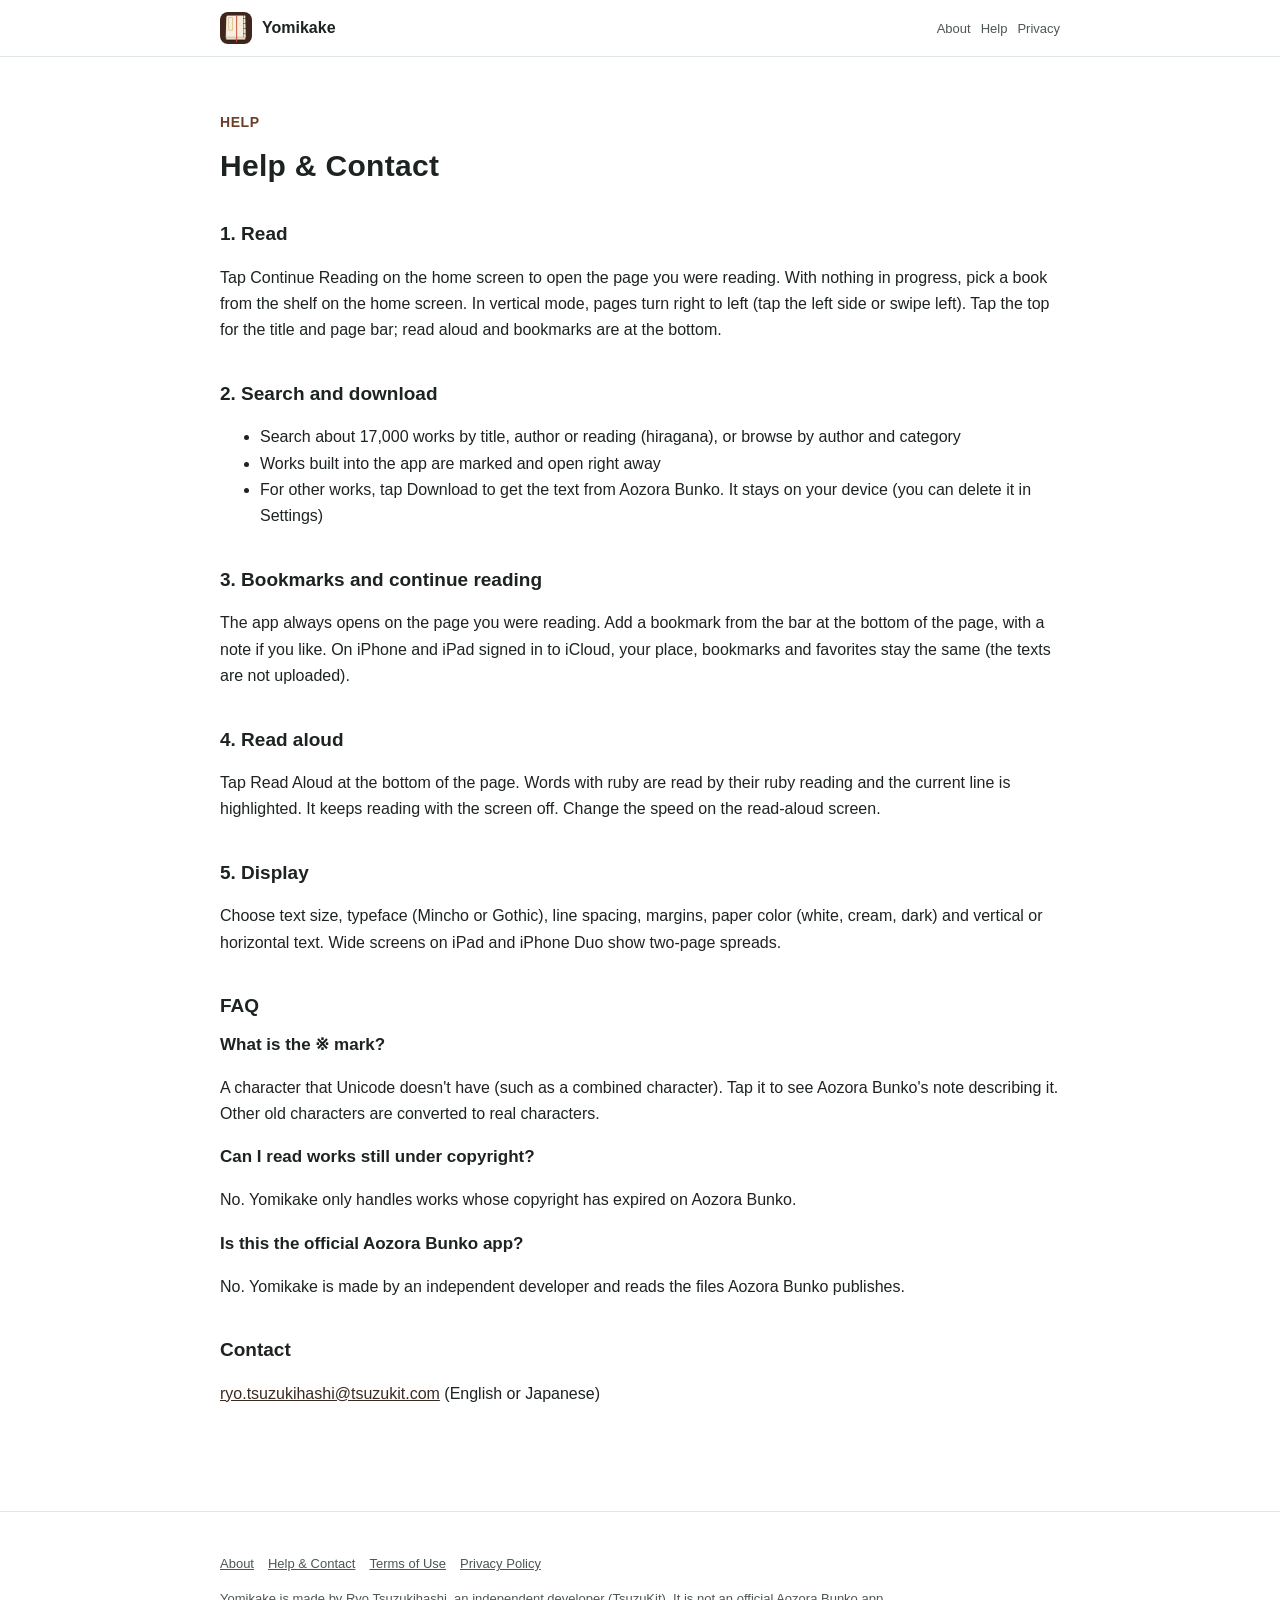
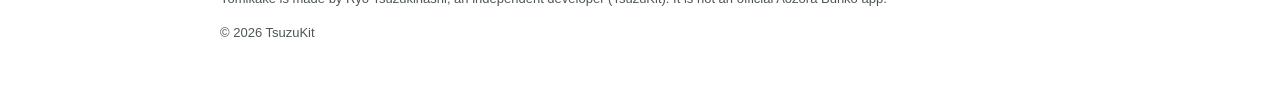
==== support.html @ e3de3502 "よみかけのサイト（紹介・使い方・プライバシー・規約の日英）" ====
<!DOCTYPE html>
<html lang="ja" data-title-ja="使い方とお問い合わせ - よみかけ" data-title-en="Help &amp; Contact - Yomikake">
<head>
<meta charset="UTF-8">
<meta name="viewport" content="width=device-width, initial-scale=1">
<script>(function(){var l=navigator.languages&&navigator.languages.length?navigator.languages:[navigator.language||"ja"],p="en";for(var i=0;i<l.length;i++){var c=String(l[i]).toLowerCase();if(c.indexOf("ja")===0){p="ja";break}if(c.indexOf("en")===0){p="en";break}}var d=document.documentElement;d.lang=p;var t=d.getAttribute("data-title-"+p);if(t){document.title=t}})();</script>
<title>使い方とお問い合わせ - よみかけ</title>
<meta name="description" content="よみかけの使い方（読む・探す・取ってくる・しおり・読み上げ・表示）とよくあるご質問、お問い合わせ。 / How to use Yomikake (reading, searching, downloading, bookmarks, read aloud, display), FAQ and contact.">
<meta property="og:title" content="使い方とお問い合わせ - よみかけ">
<meta property="og:description" content="よみかけの使い方（読む・探す・取ってくる・しおり・読み上げ・表示）とよくあるご質問、お問い合わせ。">
<meta property="og:type" content="website">
<meta property="og:url" content="https://yomikake.tsuzukit.com/support.html">
<meta property="og:image" content="https://yomikake.tsuzukit.com/assets/og.jpg">
<link rel="icon" href="assets/icon.png">
<link rel="apple-touch-icon" href="assets/icon.png">
<link rel="stylesheet" href="style.css">
</head>
<body>
<div data-l="ja" lang="ja">
<header class="site"><div class="wrap">
<a class="brand" href="./"><img src="assets/icon.png" alt="" width="32" height="32">よみかけ</a>
<nav class="site"><a href="./">紹介</a><a href="support.html">使い方</a><a href="privacy.html">プライバシー</a></nav>
</div></header>
<main class="wrap">
<article class="doc">
<p class="eyebrow">HELP</p>
<h1>使い方とお問い合わせ</h1>
<h2>1. 読む</h2>
<p>ホームの［続きを読む］で、読みかけのページが開きます。読みかけが無いときは、ホームの名作の棚から選びます。縦書きは右から左へめくります（画面の左を押すか、左へなぞる）。上を押すと題とページの帯、下に読み上げとしおりが出ます。</p>
<h2>2. 探す・取ってくる</h2>
<ul>
<li>［探す］で、題・作家・読み（ひらがな）から約17,000作品を探せます。作家の五十音や分類からもたどれます</li>
<li>アプリに入っている作品には印がついていて、すぐ読めます</li>
<li>印の無い作品は［取ってくる］で青空文庫から取ってきます。取ってきた作品は端末に残り、次からは通信なしで読めます（設定から消せます）</li>
</ul>
<h2>3. しおりと続きから</h2>
<p>閉じても、次に開くと読みかけのページから始まります。しおりはページの下の帯から挟み、一言をつけられます。iCloud に入っている iPhone・iPad では、読みかけ・しおり・気に入った作品が同じになります（本文は送りません）。</p>
<h2>4. 読み上げ</h2>
<p>ページの下の［読み上げ］で、端末の声で読みます。ルビのある語はルビの読みで読み、読んでいる行が薄く塗られます。画面を消しても続きます。速さは読み上げの画面で変えられます。</p>
<h2>5. 表示</h2>
<p>字の大きさ・書体（明朝・ゴシック）・行間・余白・地の色（白・生成り・暗い）・縦書きと横書きを選べます。iPad と iPhone Duo の広い画面では見開き2ページで読めます。</p>
<h2>よくあるご質問</h2>
<h3>「※」と出る字は何ですか</h3>
<p>Unicode に無い字（いくつかの字を組み合わせた字など）です。押すと、青空文庫の注記の説明（例「孛＋鳥」）が出ます。ほかの外字は、字に直して出しています。</p>
<h3>著作権が残っている作品は読めますか</h3>
<p>読めません。よみかけは、青空文庫で著作権が切れている作品だけを扱います。</p>
<h3>青空文庫の公式のアプリですか</h3>
<p>いいえ。よみかけは個人開発者が作っているアプリで、青空文庫が公開しているファイルを読んでいます。</p>
<h2>お問い合わせ</h2>
<p><a href="mailto:ryo.tsuzukihashi@tsuzukit.com">ryo.tsuzukihashi@tsuzukit.com</a>（日本語・英語）</p>
</article>
</main>
<footer class="site"><div class="wrap">
<p><a href="./">紹介</a><a href="support.html">使い方とお問い合わせ</a><a href="terms.html">利用規約</a><a href="privacy.html">プライバシーポリシー</a></p>
<p>よみかけは、個人開発者の續橋涼（TsuzuKit）が作っているアプリです。青空文庫の公式のアプリではありません。</p>
<p>© 2026 TsuzuKit</p>
</div></footer>
</div>
<div data-l="en" lang="en">
<header class="site"><div class="wrap">
<a class="brand" href="./"><img src="assets/icon.png" alt="" width="32" height="32">Yomikake</a>
<nav class="site"><a href="./">About</a><a href="support.html">Help</a><a href="privacy.html">Privacy</a></nav>
</div></header>
<main class="wrap">
<article class="doc">
<p class="eyebrow">HELP</p>
<h1>Help &amp; Contact</h1>
<h2>1. Read</h2>
<p>Tap Continue Reading on the home screen to open the page you were reading. With nothing in progress, pick a book from the shelf on the home screen. In vertical mode, pages turn right to left (tap the left side or swipe left). Tap the top for the title and page bar; read aloud and bookmarks are at the bottom.</p>
<h2>2. Search and download</h2>
<ul>
<li>Search about 17,000 works by title, author or reading (hiragana), or browse by author and category</li>
<li>Works built into the app are marked and open right away</li>
<li>For other works, tap Download to get the text from Aozora Bunko. It stays on your device (you can delete it in Settings)</li>
</ul>
<h2>3. Bookmarks and continue reading</h2>
<p>The app always opens on the page you were reading. Add a bookmark from the bar at the bottom of the page, with a note if you like. On iPhone and iPad signed in to iCloud, your place, bookmarks and favorites stay the same (the texts are not uploaded).</p>
<h2>4. Read aloud</h2>
<p>Tap Read Aloud at the bottom of the page. Words with ruby are read by their ruby reading and the current line is highlighted. It keeps reading with the screen off. Change the speed on the read-aloud screen.</p>
<h2>5. Display</h2>
<p>Choose text size, typeface (Mincho or Gothic), line spacing, margins, paper color (white, cream, dark) and vertical or horizontal text. Wide screens on iPad and iPhone Duo show two-page spreads.</p>
<h2>FAQ</h2>
<h3>What is the ※ mark?</h3>
<p>A character that Unicode doesn't have (such as a combined character). Tap it to see Aozora Bunko's note describing it. Other old characters are converted to real characters.</p>
<h3>Can I read works still under copyright?</h3>
<p>No. Yomikake only handles works whose copyright has expired on Aozora Bunko.</p>
<h3>Is this the official Aozora Bunko app?</h3>
<p>No. Yomikake is made by an independent developer and reads the files Aozora Bunko publishes.</p>
<h2>Contact</h2>
<p><a href="mailto:ryo.tsuzukihashi@tsuzukit.com">ryo.tsuzukihashi@tsuzukit.com</a> (English or Japanese)</p>
</article>
</main>
<footer class="site"><div class="wrap">
<p><a href="./">About</a><a href="support.html">Help & Contact</a><a href="terms.html">Terms of Use</a><a href="privacy.html">Privacy Policy</a></p>
<p>Yomikake is made by Ryo Tsuzukihashi, an independent developer (TsuzuKit). It is not an official Aozora Bunko app.</p>
<p>© 2026 TsuzuKit</p>
</div></footer>
</div>
</body>
</html>
---- style.css ----
/* よみかけ — 白い地・墨の文字・焦げ茶の差し色（白の上で 4.5:1 以上） */
:root {
  --paper: #ffffff; --card: #f3f6f4; --ink: #1d2320; --sub: #4d5752; --line: #dfe7e3;
  --vermilion: #6b3f2a; --vermilion-soft: #f1e8dc; --navy: #3b2a20; --correct: #3b2a20;
}
@media (prefers-color-scheme: dark) {
  :root { --paper: #101513; --card: #19201d; --ink: #eef4f1; --sub: #b0bdb7; --line: #26302c;
    --vermilion: #a9c4b8; --vermilion-soft: #1f2e28; --navy: #bcd5ca; --correct: #a9c4b8; }
}
* { box-sizing: border-box; }
html { -webkit-text-size-adjust: 100%; }
body { margin: 0; background: var(--paper); color: var(--ink); line-height: 1.8;
  font-family: -apple-system, BlinkMacSystemFont, "Hiragino Sans", "Hiragino Kaku Gothic ProN", "Noto Sans JP", sans-serif; }
a { color: var(--navy); }
.wrap { max-width: 880px; margin: 0 auto; padding: 0 20px; }
header.site { border-bottom: 1px solid var(--line); background: var(--paper); position: sticky; top: 0; z-index: 5; }
header.site .wrap { display: flex; align-items: center; gap: 16px; min-height: 56px; }
.brand { display: flex; align-items: center; gap: 10px; font-weight: 800; text-decoration: none; color: var(--ink); margin-right: auto; }
.brand img { width: 32px; height: 32px; border-radius: 8px; }
nav.site a { font-size: 14px; text-decoration: none; color: var(--sub); margin-left: 14px; white-space: nowrap; }
nav.site a:hover { color: var(--ink); }
.hero { padding: 56px 0 40px; display: grid; gap: 32px; align-items: center; }
@media (min-width: 760px) { .hero { grid-template-columns: 1.1fr 0.9fr; } }
.eyebrow { color: var(--vermilion); font-weight: 700; font-size: 14px; letter-spacing: 0.04em; }
h1 { font-size: clamp(30px, 6vw, 46px); line-height: 1.35; margin: 8px 0 16px; letter-spacing: 0.01em; }
h2 { font-size: 24px; margin: 56px 0 16px; line-height: 1.5; }
h3 { font-size: 17px; margin: 0 0 6px; }
.lead { font-size: 17px; color: var(--sub); }
.cta { display: inline-block; margin-top: 20px; background: var(--vermilion); color: #ffffff; font-weight: 700; text-decoration: none;
  padding: 14px 26px; border-radius: 16px; }
.note { font-size: 13px; color: var(--sub); }
.hero img { width: 100%; max-width: 320px; height: auto; justify-self: center; }
.grid { display: grid; gap: 14px; }
@media (min-width: 700px) { .grid.two { grid-template-columns: 1fr 1fr; } .grid.three { grid-template-columns: repeat(3, 1fr); } }
.card { background: var(--card); border: 1px solid var(--line); border-radius: 18px; padding: 20px; }
.card.em { background: var(--vermilion-soft); border-color: transparent; }
.steps { counter-reset: step; }
.steps .card { position: relative; padding-left: 62px; }
.steps .card::before { counter-increment: step; content: counter(step); position: absolute; left: 18px; top: 18px; width: 32px; height: 32px;
  border-radius: 50%; border: 2.5px solid var(--vermilion); color: var(--vermilion); font-weight: 800; display: grid; place-items: center; }
table { width: 100%; border-collapse: collapse; background: var(--card); border: 1px solid var(--line); border-radius: 14px; overflow: hidden; }
th, td { text-align: left; padding: 12px 14px; border-bottom: 1px solid var(--line); vertical-align: top; font-size: 15px; }
th { width: 34%; color: var(--sub); font-weight: 600; }
tr:last-child th, tr:last-child td { border-bottom: none; }
.doc { padding: 40px 0 24px; }
.doc h1 { font-size: 30px; }
.doc h2 { font-size: 19px; margin: 36px 0 10px; }
.doc .meta { color: var(--sub); font-size: 14px; }
.doc .summary { background: var(--vermilion-soft); border-radius: 16px; padding: 18px 20px; margin: 20px 0; }
details { background: var(--card); border: 1px solid var(--line); border-radius: 14px; padding: 14px 18px; }
details + details { margin-top: 10px; }
summary { font-weight: 700; cursor: pointer; }
footer.site { border-top: 1px solid var(--line); margin-top: 64px; padding: 28px 0 48px; color: var(--sub); font-size: 13px; }
footer.site a { color: var(--sub); margin-right: 14px; }
.qid { font-family: ui-monospace, SFMono-Regular, Menlo, monospace; background: var(--card); border: 1px solid var(--line);
  border-radius: 8px; padding: 2px 8px; }
/* 端末の言語に合うほうだけ見せる（build.py が両方を1ページに入れる） */
html[lang="ja"] [data-l="en"], html[lang="en"] [data-l="ja"] { display: none; }
[lang="en"] { line-height: 1.65; }
[lang="en"] h1 { line-height: 1.2; }
[lang="en"] nav.site a { font-size: 13px; margin-left: 10px; }
@media (max-width: 480px) { nav.site a { font-size: 12px; margin-left: 8px; } header.site .wrap { gap: 4px; } .brand { gap: 7px; font-size: 15px; } }
.brand { white-space: nowrap; flex-shrink: 0; }
/* 幅の狭い画面では、上の帯の「紹介」を出さない（左のアプリ名が同じ行き先） */
@media (max-width: 480px) { nav.site a:first-child { display: none; } }
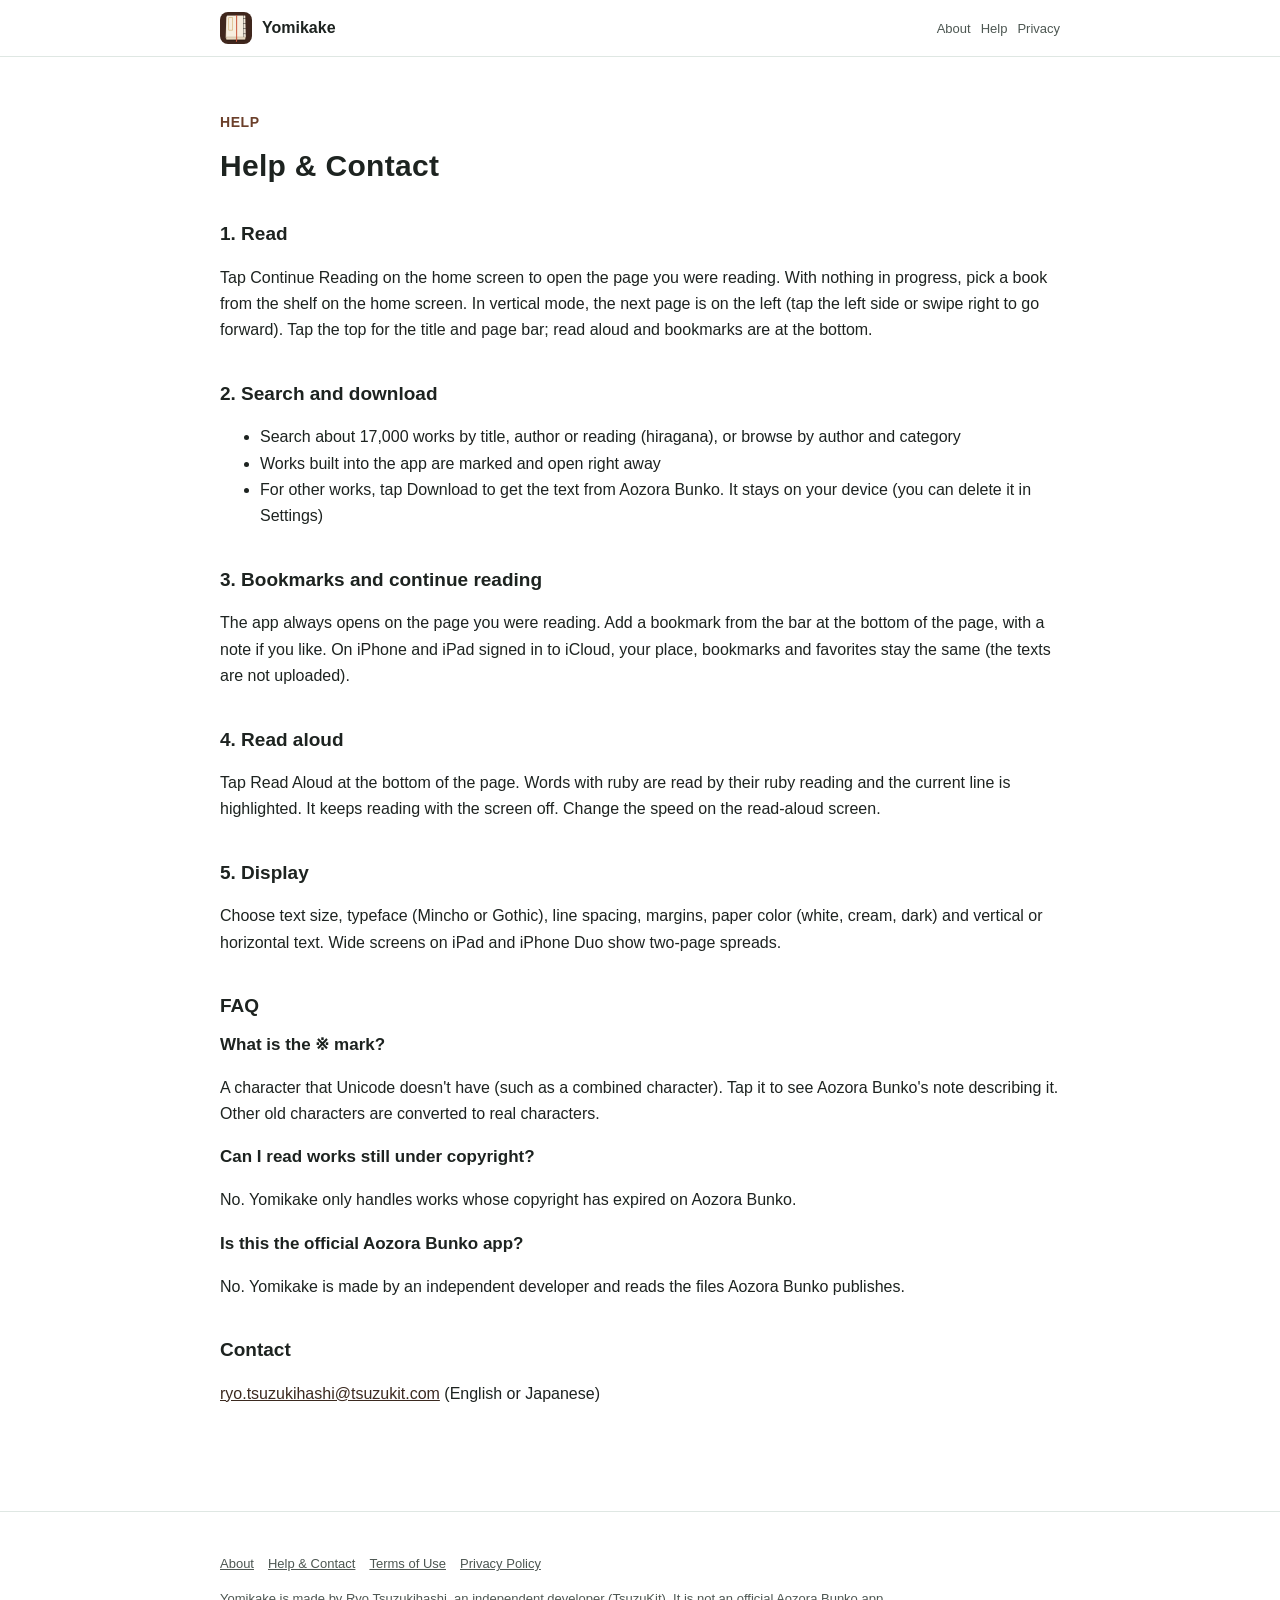
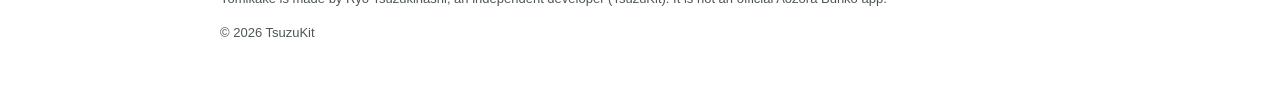
==== commit e93f9e2d: "めくる操作の向きを正しく（次のページは左・右へなぞると次へ）" ====
--- a/support.html
+++ b/support.html
@@ -26,7 +26,7 @@
 <p class="eyebrow">HELP</p>
 <h1>使い方とお問い合わせ</h1>
 <h2>1. 読む</h2>
-<p>ホームの［続きを読む］で、読みかけのページが開きます。読みかけが無いときは、ホームの名作の棚から選びます。縦書きは右から左へめくります（画面の左を押すか、左へなぞる）。上を押すと題とページの帯、下に読み上げとしおりが出ます。</p>
+<p>ホームの［続きを読む］で、読みかけのページが開きます。読みかけが無いときは、ホームの名作の棚から選びます。縦書きは、次のページが左にあります（画面の左を押すか、右へなぞると次のページ）。上を押すと題とページの帯、下に読み上げとしおりが出ます。</p>
 <h2>2. 探す・取ってくる</h2>
 <ul>
 <li>［探す］で、題・作家・読み（ひらがな）から約17,000作品を探せます。作家の五十音や分類からもたどれます</li>
@@ -66,7 +66,7 @@
 <p class="eyebrow">HELP</p>
 <h1>Help &amp; Contact</h1>
 <h2>1. Read</h2>
-<p>Tap Continue Reading on the home screen to open the page you were reading. With nothing in progress, pick a book from the shelf on the home screen. In vertical mode, pages turn right to left (tap the left side or swipe left). Tap the top for the title and page bar; read aloud and bookmarks are at the bottom.</p>
+<p>Tap Continue Reading on the home screen to open the page you were reading. With nothing in progress, pick a book from the shelf on the home screen. In vertical mode, the next page is on the left (tap the left side or swipe right to go forward). Tap the top for the title and page bar; read aloud and bookmarks are at the bottom.</p>
 <h2>2. Search and download</h2>
 <ul>
 <li>Search about 17,000 works by title, author or reading (hiragana), or browse by author and category</li>
